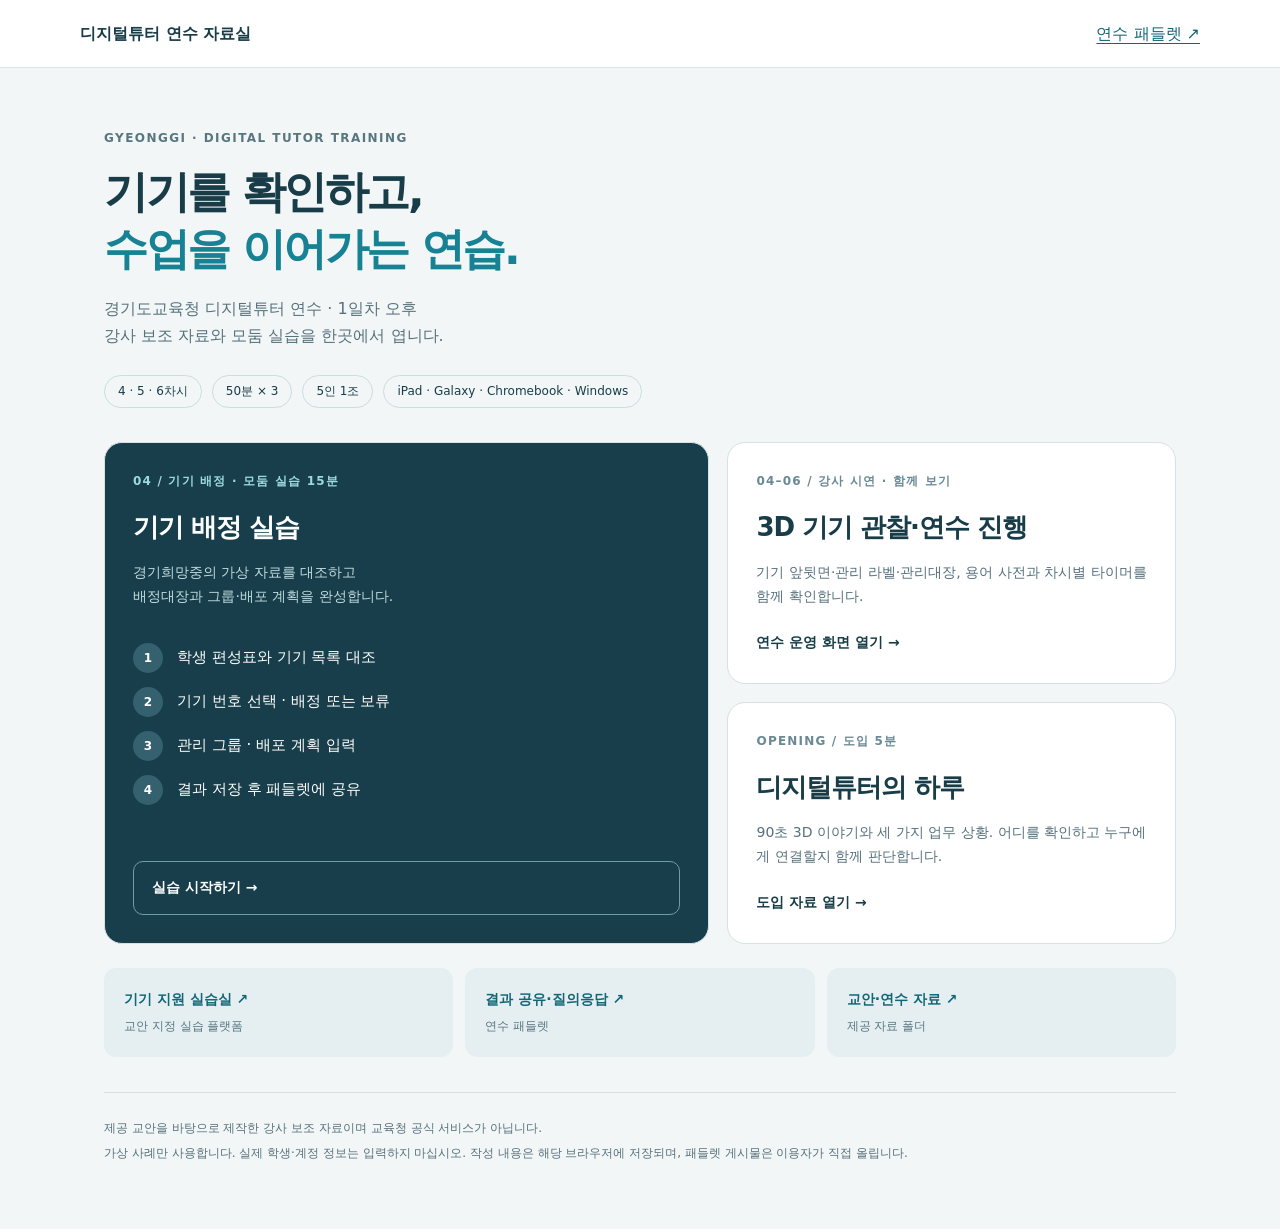
==== index.html @ 7fe53ebf "Publish digital tutor workshop and interactive device assignment lab" ====
<!doctype html><html lang="ko"><head><meta charset="utf-8"><meta name="viewport" content="width=device-width,initial-scale=1"><meta name="theme-color" content="#173e4a"><title>디지털튜터 연수 · 1일차 오후 자료실</title><style>*{box-sizing:border-box}body{margin:0;background:#f2f6f7;color:#183d48;font:16px/1.7 'Malgun Gothic',system-ui,sans-serif}header{padding:20px max(24px,calc((100vw - 1120px)/2));border-bottom:1px solid #dbe4e7;background:#fff;display:flex;justify-content:space-between;gap:20px}header b{font-size:16px}a{color:#116775;text-underline-offset:4px}main{max-width:1120px;margin:auto;padding:60px 24px}small,.eyebrow{font-size:12px;color:#577680}.eyebrow{letter-spacing:.12em;font-weight:800}h1{font-size:44px;letter-spacing:-.055em;line-height:1.3;margin:14px 0 18px}h1 span{color:#168293}p{color:#57717c}.meta{display:flex;gap:10px;margin:26px 0 34px;flex-wrap:wrap}.meta span{border:1px solid #cbdce2;border-radius:30px;padding:5px 13px;font-size:12px}.cards{display:grid;grid-template-columns:1.35fr 1fr;gap:18px}.card{display:flex;flex-direction:column;background:#fff;border:1px solid #d4e1e6;border-radius:18px;padding:28px;text-decoration:none;color:inherit;transition:transform .15s}.card:hover{transform:translateY(-3px)}.card:focus-visible{outline:3px solid #176d7e;outline-offset:4px}.card.primary{background:#173e4a;color:#fff;grid-row:span 2}.number{font-size:12px;color:#698994;font-weight:800;letter-spacing:.1em}.primary .number{color:#9cdae1}.card h2{font-size:26px;letter-spacing:-.04em;margin:14px 0 12px}.card p{font-size:14px;margin:0 0 22px}.primary p{color:#c1dbe0}.flow{margin:12px 0 32px;display:grid;gap:14px}.flow div{display:flex;align-items:center;gap:14px;font-size:15px}.flow b{font-size:12px;width:30px;height:30px;border-radius:50%;background:#34616d;display:grid;place-items:center}.launch{margin-top:auto;font-weight:700;font-size:14px}.primary .launch{padding:14px 18px;border:1px solid #709ca6;border-radius:10px}.links{display:grid;grid-template-columns:repeat(3,1fr);gap:12px;margin:24px 0}.links a{padding:20px;background:#e5eff2;border-radius:12px;text-decoration:none;font-size:14px;font-weight:700}.links small{display:block;font-weight:400;margin-top:5px}footer{border-top:1px solid #d5e1e6;margin-top:35px;padding-top:20px;font-size:12px;color:#6b828b}footer p{margin:5px 0}@media(max-width:700px){main{padding:32px 18px}h1{font-size:33px}header{padding:16px 18px;font-size:12px;flex-wrap:wrap}.cards,.links{grid-template-columns:1fr}.card{padding:23px}.card h2{font-size:24px}}@media(prefers-reduced-motion:reduce){.card{transition:none}}</style></head><body><header><b>디지털튜터 연수 자료실</b><a href="https://padlet.com/gottkf12087/1-s024ju3gdi9zhdnk81i8" target="_blank" rel="noopener">연수 패들렛 ↗</a></header><main><div class="eyebrow">GYEONGGI · DIGITAL TUTOR TRAINING</div><h1>기기를 확인하고,<br><span>수업을 이어가는 연습.</span></h1><p>경기도교육청 디지털튜터 연수 · 1일차 오후<br>강사 보조 자료와 모둠 실습을 한곳에서 엽니다.</p><div class="meta"><span>4 · 5 · 6차시</span><span>50분 × 3</span><span>5인 1조</span><span>iPad · Galaxy · Chromebook · Windows</span></div><div class="cards"><a class="card primary" href="v2/assignment.html"><span class="number">04 / 기기 배정 · 모둠 실습 15분</span><h2>기기 배정 실습</h2><p>경기희망중의 가상 자료를 대조하고<br>배정대장과 그룹·배포 계획을 완성합니다.</p><div class="flow"><div><b>1</b>학생 편성표와 기기 목록 대조</div><div><b>2</b>기기 번호 선택 · 배정 또는 보류</div><div><b>3</b>관리 그룹 · 배포 계획 입력</div><div><b>4</b>결과 저장 후 패들렛에 공유</div></div><span class="launch">실습 시작하기 →</span></a><a class="card" href="v2/?start=4"><span class="number">04–06 / 강사 시연 · 함께 보기</span><h2>3D 기기 관찰·연수 진행</h2><p>기기 앞뒷면·관리 라벨·관리대장, 용어 사전과 차시별 타이머를 함께 확인합니다.</p><span class="launch">연수 운영 화면 열기 →</span></a><a class="card" href="v2/day.html"><span class="number">OPENING / 도입 5분</span><h2>디지털튜터의 하루</h2><p>90초 3D 이야기와 세 가지 업무 상황. 어디를 확인하고 누구에게 연결할지 함께 판단합니다.</p><span class="launch">도입 자료 열기 →</span></a></div><div class="links"><a href="https://goett.kr/sim/v2/" target="_blank" rel="noopener">기기 지원 실습실 ↗<small>교안 지정 실습 플랫폼</small></a><a href="https://padlet.com/gottkf12087/1-s024ju3gdi9zhdnk81i8" target="_blank" rel="noopener">결과 공유·질의응답 ↗<small>연수 패들렛</small></a><a href="https://drive.google.com/drive/folders/1Egm--2MVPK7iXvqDDVLZUzy-BuIWn7Jw" target="_blank" rel="noopener">교안·연수 자료 ↗<small>제공 자료 폴더</small></a></div><footer><p>제공 교안을 바탕으로 제작한 강사 보조 자료이며 교육청 공식 서비스가 아닙니다.</p><p>가상 사례만 사용합니다. 실제 학생·계정 정보는 입력하지 마십시오. 작성 내용은 해당 브라우저에 저장되며, 패들렛 게시물은 이용자가 직접 올립니다.</p></footer></main></body></html>
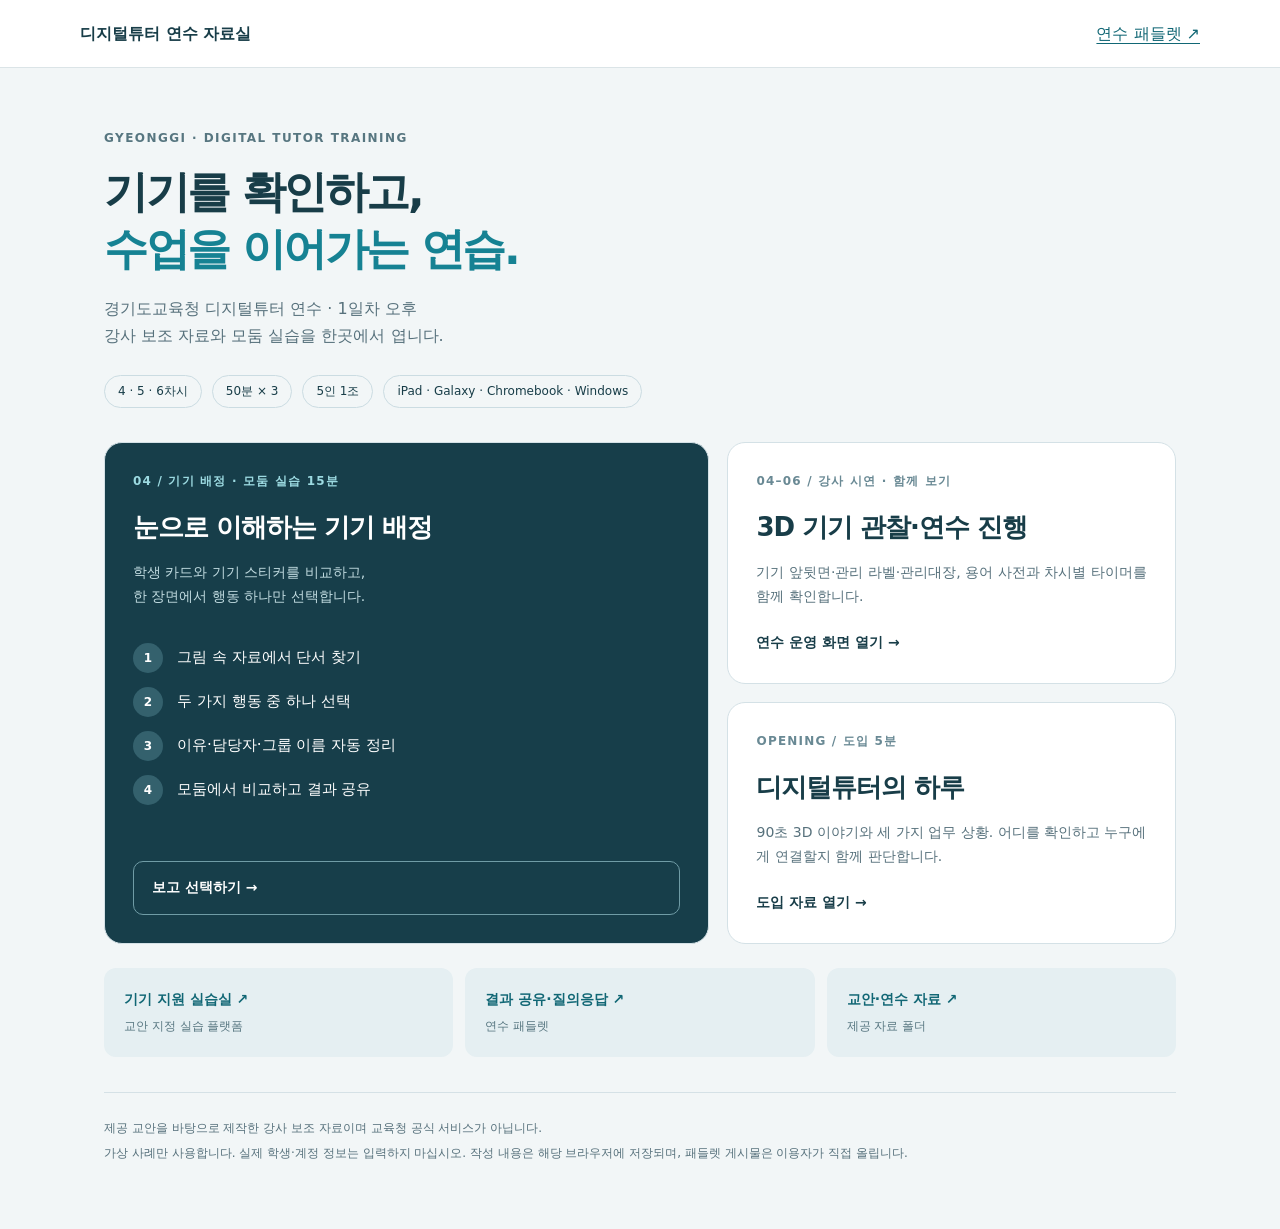
==== commit df02e5b2: "Replace assignment forms with guided visual learning scenes" ====
--- a/index.html
+++ b/index.html
@@ -1 +1 @@
-<!doctype html><html lang="ko"><head><meta charset="utf-8"><meta name="viewport" content="width=device-width,initial-scale=1"><meta name="theme-color" content="#173e4a"><title>디지털튜터 연수 · 1일차 오후 자료실</title><style>*{box-sizing:border-box}body{margin:0;background:#f2f6f7;color:#183d48;font:16px/1.7 'Malgun Gothic',system-ui,sans-serif}header{padding:20px max(24px,calc((100vw - 1120px)/2));border-bottom:1px solid #dbe4e7;background:#fff;display:flex;justify-content:space-between;gap:20px}header b{font-size:16px}a{color:#116775;text-underline-offset:4px}main{max-width:1120px;margin:auto;padding:60px 24px}small,.eyebrow{font-size:12px;color:#577680}.eyebrow{letter-spacing:.12em;font-weight:800}h1{font-size:44px;letter-spacing:-.055em;line-height:1.3;margin:14px 0 18px}h1 span{color:#168293}p{color:#57717c}.meta{display:flex;gap:10px;margin:26px 0 34px;flex-wrap:wrap}.meta span{border:1px solid #cbdce2;border-radius:30px;padding:5px 13px;font-size:12px}.cards{display:grid;grid-template-columns:1.35fr 1fr;gap:18px}.card{display:flex;flex-direction:column;background:#fff;border:1px solid #d4e1e6;border-radius:18px;padding:28px;text-decoration:none;color:inherit;transition:transform .15s}.card:hover{transform:translateY(-3px)}.card:focus-visible{outline:3px solid #176d7e;outline-offset:4px}.card.primary{background:#173e4a;color:#fff;grid-row:span 2}.number{font-size:12px;color:#698994;font-weight:800;letter-spacing:.1em}.primary .number{color:#9cdae1}.card h2{font-size:26px;letter-spacing:-.04em;margin:14px 0 12px}.card p{font-size:14px;margin:0 0 22px}.primary p{color:#c1dbe0}.flow{margin:12px 0 32px;display:grid;gap:14px}.flow div{display:flex;align-items:center;gap:14px;font-size:15px}.flow b{font-size:12px;width:30px;height:30px;border-radius:50%;background:#34616d;display:grid;place-items:center}.launch{margin-top:auto;font-weight:700;font-size:14px}.primary .launch{padding:14px 18px;border:1px solid #709ca6;border-radius:10px}.links{display:grid;grid-template-columns:repeat(3,1fr);gap:12px;margin:24px 0}.links a{padding:20px;background:#e5eff2;border-radius:12px;text-decoration:none;font-size:14px;font-weight:700}.links small{display:block;font-weight:400;margin-top:5px}footer{border-top:1px solid #d5e1e6;margin-top:35px;padding-top:20px;font-size:12px;color:#6b828b}footer p{margin:5px 0}@media(max-width:700px){main{padding:32px 18px}h1{font-size:33px}header{padding:16px 18px;font-size:12px;flex-wrap:wrap}.cards,.links{grid-template-columns:1fr}.card{padding:23px}.card h2{font-size:24px}}@media(prefers-reduced-motion:reduce){.card{transition:none}}</style></head><body><header><b>디지털튜터 연수 자료실</b><a href="https://padlet.com/gottkf12087/1-s024ju3gdi9zhdnk81i8" target="_blank" rel="noopener">연수 패들렛 ↗</a></header><main><div class="eyebrow">GYEONGGI · DIGITAL TUTOR TRAINING</div><h1>기기를 확인하고,<br><span>수업을 이어가는 연습.</span></h1><p>경기도교육청 디지털튜터 연수 · 1일차 오후<br>강사 보조 자료와 모둠 실습을 한곳에서 엽니다.</p><div class="meta"><span>4 · 5 · 6차시</span><span>50분 × 3</span><span>5인 1조</span><span>iPad · Galaxy · Chromebook · Windows</span></div><div class="cards"><a class="card primary" href="v2/assignment.html"><span class="number">04 / 기기 배정 · 모둠 실습 15분</span><h2>기기 배정 실습</h2><p>경기희망중의 가상 자료를 대조하고<br>배정대장과 그룹·배포 계획을 완성합니다.</p><div class="flow"><div><b>1</b>학생 편성표와 기기 목록 대조</div><div><b>2</b>기기 번호 선택 · 배정 또는 보류</div><div><b>3</b>관리 그룹 · 배포 계획 입력</div><div><b>4</b>결과 저장 후 패들렛에 공유</div></div><span class="launch">실습 시작하기 →</span></a><a class="card" href="v2/?start=4"><span class="number">04–06 / 강사 시연 · 함께 보기</span><h2>3D 기기 관찰·연수 진행</h2><p>기기 앞뒷면·관리 라벨·관리대장, 용어 사전과 차시별 타이머를 함께 확인합니다.</p><span class="launch">연수 운영 화면 열기 →</span></a><a class="card" href="v2/day.html"><span class="number">OPENING / 도입 5분</span><h2>디지털튜터의 하루</h2><p>90초 3D 이야기와 세 가지 업무 상황. 어디를 확인하고 누구에게 연결할지 함께 판단합니다.</p><span class="launch">도입 자료 열기 →</span></a></div><div class="links"><a href="https://goett.kr/sim/v2/" target="_blank" rel="noopener">기기 지원 실습실 ↗<small>교안 지정 실습 플랫폼</small></a><a href="https://padlet.com/gottkf12087/1-s024ju3gdi9zhdnk81i8" target="_blank" rel="noopener">결과 공유·질의응답 ↗<small>연수 패들렛</small></a><a href="https://drive.google.com/drive/folders/1Egm--2MVPK7iXvqDDVLZUzy-BuIWn7Jw" target="_blank" rel="noopener">교안·연수 자료 ↗<small>제공 자료 폴더</small></a></div><footer><p>제공 교안을 바탕으로 제작한 강사 보조 자료이며 교육청 공식 서비스가 아닙니다.</p><p>가상 사례만 사용합니다. 실제 학생·계정 정보는 입력하지 마십시오. 작성 내용은 해당 브라우저에 저장되며, 패들렛 게시물은 이용자가 직접 올립니다.</p></footer></main></body></html>
+<!doctype html><html lang="ko"><head><meta charset="utf-8"><meta name="viewport" content="width=device-width,initial-scale=1"><meta name="theme-color" content="#173e4a"><title>디지털튜터 연수 · 1일차 오후 자료실</title><style>*{box-sizing:border-box}body{margin:0;background:#f2f6f7;color:#183d48;font:16px/1.7 'Malgun Gothic',system-ui,sans-serif}header{padding:20px max(24px,calc((100vw - 1120px)/2));border-bottom:1px solid #dbe4e7;background:#fff;display:flex;justify-content:space-between;gap:20px}header b{font-size:16px}a{color:#116775;text-underline-offset:4px}main{max-width:1120px;margin:auto;padding:60px 24px}small,.eyebrow{font-size:12px;color:#577680}.eyebrow{letter-spacing:.12em;font-weight:800}h1{font-size:44px;letter-spacing:-.055em;line-height:1.3;margin:14px 0 18px}h1 span{color:#168293}p{color:#57717c}.meta{display:flex;gap:10px;margin:26px 0 34px;flex-wrap:wrap}.meta span{border:1px solid #cbdce2;border-radius:30px;padding:5px 13px;font-size:12px}.cards{display:grid;grid-template-columns:1.35fr 1fr;gap:18px}.card{display:flex;flex-direction:column;background:#fff;border:1px solid #d4e1e6;border-radius:18px;padding:28px;text-decoration:none;color:inherit;transition:transform .15s}.card:hover{transform:translateY(-3px)}.card:focus-visible{outline:3px solid #176d7e;outline-offset:4px}.card.primary{background:#173e4a;color:#fff;grid-row:span 2}.number{font-size:12px;color:#698994;font-weight:800;letter-spacing:.1em}.primary .number{color:#9cdae1}.card h2{font-size:26px;letter-spacing:-.04em;margin:14px 0 12px}.card p{font-size:14px;margin:0 0 22px}.primary p{color:#c1dbe0}.flow{margin:12px 0 32px;display:grid;gap:14px}.flow div{display:flex;align-items:center;gap:14px;font-size:15px}.flow b{font-size:12px;width:30px;height:30px;border-radius:50%;background:#34616d;display:grid;place-items:center}.launch{margin-top:auto;font-weight:700;font-size:14px}.primary .launch{padding:14px 18px;border:1px solid #709ca6;border-radius:10px}.links{display:grid;grid-template-columns:repeat(3,1fr);gap:12px;margin:24px 0}.links a{padding:20px;background:#e5eff2;border-radius:12px;text-decoration:none;font-size:14px;font-weight:700}.links small{display:block;font-weight:400;margin-top:5px}footer{border-top:1px solid #d5e1e6;margin-top:35px;padding-top:20px;font-size:12px;color:#6b828b}footer p{margin:5px 0}@media(max-width:700px){main{padding:32px 18px}h1{font-size:33px}header{padding:16px 18px;font-size:12px;flex-wrap:wrap}.cards,.links{grid-template-columns:1fr}.card{padding:23px}.card h2{font-size:24px}}@media(prefers-reduced-motion:reduce){.card{transition:none}}</style></head><body><header><b>디지털튜터 연수 자료실</b><a href="https://padlet.com/gottkf12087/1-s024ju3gdi9zhdnk81i8" target="_blank" rel="noopener">연수 패들렛 ↗</a></header><main><div class="eyebrow">GYEONGGI · DIGITAL TUTOR TRAINING</div><h1>기기를 확인하고,<br><span>수업을 이어가는 연습.</span></h1><p>경기도교육청 디지털튜터 연수 · 1일차 오후<br>강사 보조 자료와 모둠 실습을 한곳에서 엽니다.</p><div class="meta"><span>4 · 5 · 6차시</span><span>50분 × 3</span><span>5인 1조</span><span>iPad · Galaxy · Chromebook · Windows</span></div><div class="cards"><a class="card primary" href="v2/assignment.html"><span class="number">04 / 기기 배정 · 모둠 실습 15분</span><h2>눈으로 이해하는 기기 배정</h2><p>학생 카드와 기기 스티커를 비교하고,<br>한 장면에서 행동 하나만 선택합니다.</p><div class="flow"><div><b>1</b>그림 속 자료에서 단서 찾기</div><div><b>2</b>두 가지 행동 중 하나 선택</div><div><b>3</b>이유·담당자·그룹 이름 자동 정리</div><div><b>4</b>모둠에서 비교하고 결과 공유</div></div><span class="launch">보고 선택하기 →</span></a><a class="card" href="v2/?start=4"><span class="number">04–06 / 강사 시연 · 함께 보기</span><h2>3D 기기 관찰·연수 진행</h2><p>기기 앞뒷면·관리 라벨·관리대장, 용어 사전과 차시별 타이머를 함께 확인합니다.</p><span class="launch">연수 운영 화면 열기 →</span></a><a class="card" href="v2/day.html"><span class="number">OPENING / 도입 5분</span><h2>디지털튜터의 하루</h2><p>90초 3D 이야기와 세 가지 업무 상황. 어디를 확인하고 누구에게 연결할지 함께 판단합니다.</p><span class="launch">도입 자료 열기 →</span></a></div><div class="links"><a href="https://goett.kr/sim/v2/" target="_blank" rel="noopener">기기 지원 실습실 ↗<small>교안 지정 실습 플랫폼</small></a><a href="https://padlet.com/gottkf12087/1-s024ju3gdi9zhdnk81i8" target="_blank" rel="noopener">결과 공유·질의응답 ↗<small>연수 패들렛</small></a><a href="https://drive.google.com/drive/folders/1Egm--2MVPK7iXvqDDVLZUzy-BuIWn7Jw" target="_blank" rel="noopener">교안·연수 자료 ↗<small>제공 자료 폴더</small></a></div><footer><p>제공 교안을 바탕으로 제작한 강사 보조 자료이며 교육청 공식 서비스가 아닙니다.</p><p>가상 사례만 사용합니다. 실제 학생·계정 정보는 입력하지 마십시오. 작성 내용은 해당 브라우저에 저장되며, 패들렛 게시물은 이용자가 직접 올립니다.</p></footer></main></body></html>
